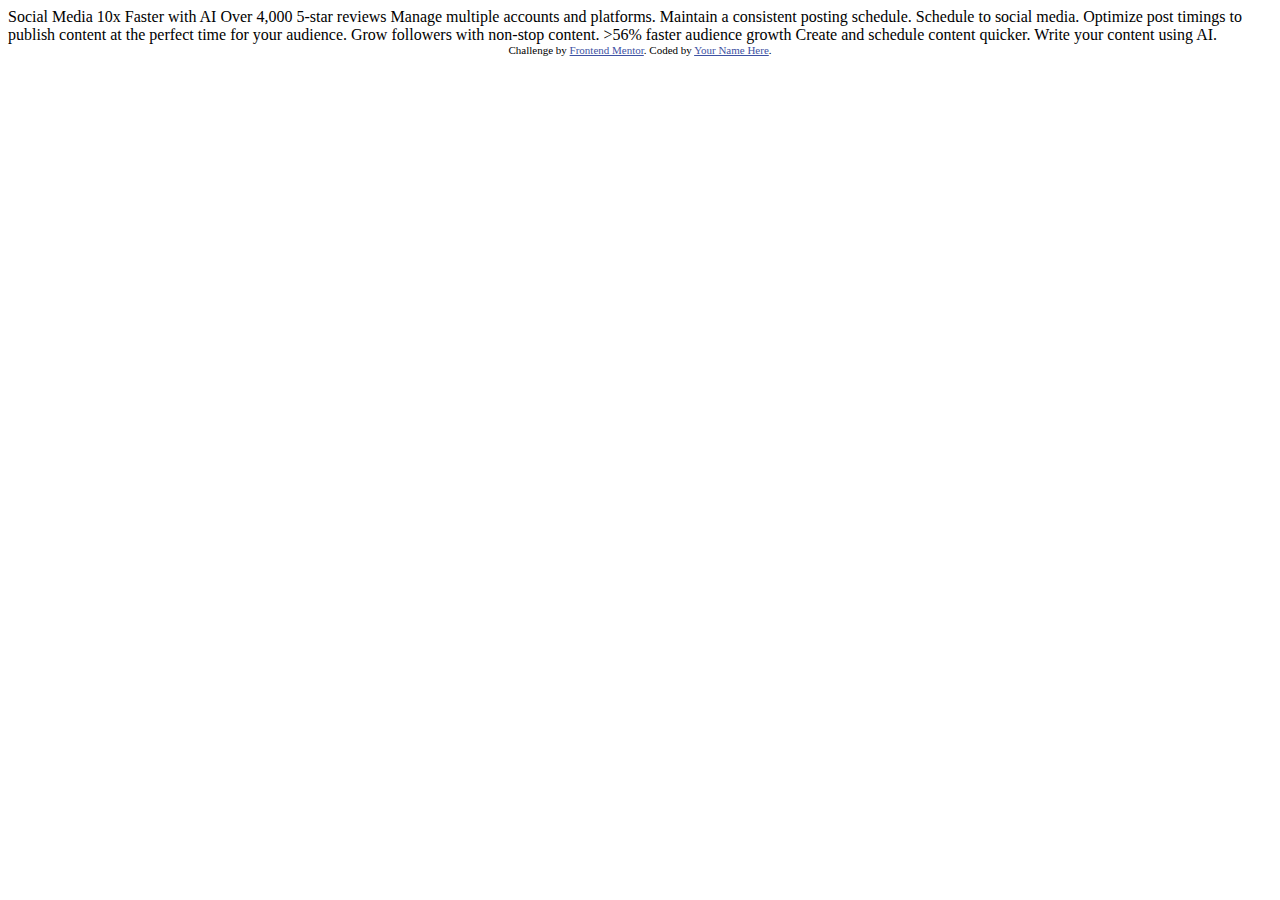
==== index.html @ 0a790e37 "initial commit" ====
<!DOCTYPE html>
<html lang="en">
<head>
  <meta charset="UTF-8">
  <meta name="viewport" content="width=device-width, initial-scale=1.0"> <!-- displays site properly based on user's device -->

  <link rel="icon" type="image/png" sizes="32x32" href="./assets/images/favicon-32x32.png">
  
  <title>Frontend Mentor | Bento grid</title>

  <!-- Feel free to remove these styles or customise in your own stylesheet 👍 -->
  <style>
    .attribution { font-size: 11px; text-align: center; }
    .attribution a { color: hsl(228, 45%, 44%); }
  </style>
</head>
<body>

  Social Media 10x Faster with AI
  Over 4,000 5-star reviews

  Manage multiple accounts and platforms.

  Maintain a consistent posting schedule.

  Schedule to social media.
  Optimize post timings to publish content at the perfect time for your audience.
  
  Grow followers with non-stop content.

  >56% faster audience growth
  
  Create and schedule content quicker.

  Write your content using AI.
  
  <div class="attribution">
    Challenge by <a href="https://www.frontendmentor.io?ref=challenge">Frontend Mentor</a>. 
    Coded by <a href="#">Your Name Here</a>.
  </div>
</body>
</html>
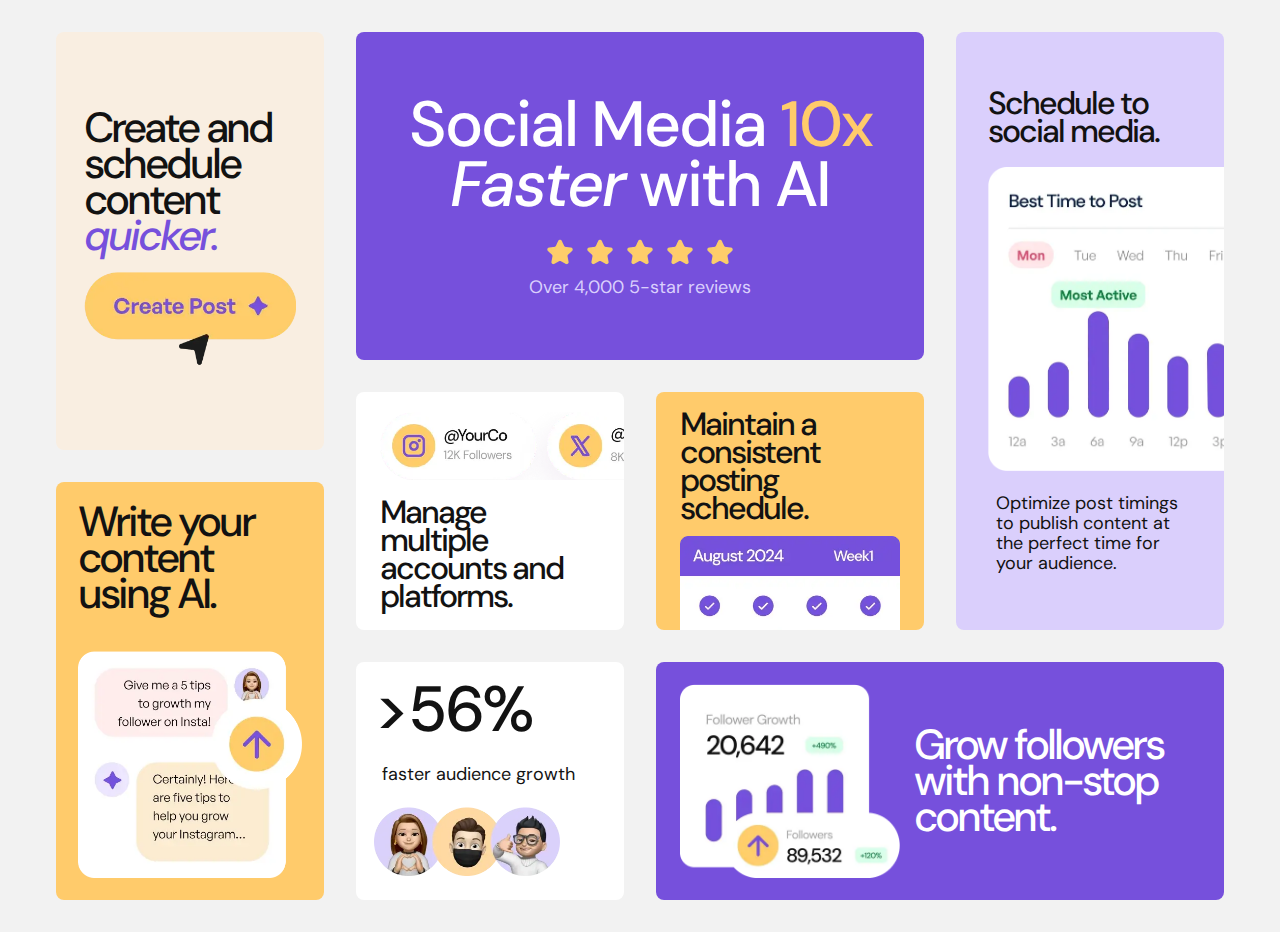
==== commit 1e9804a7: "finished 1" ====
--- a/index.html
+++ b/index.html
@@ -1,42 +1,69 @@
 <!DOCTYPE html>
 <html lang="en">
+
 <head>
-  <meta charset="UTF-8">
-  <meta name="viewport" content="width=device-width, initial-scale=1.0"> <!-- displays site properly based on user's device -->
+    <meta charset="UTF-8">
+    <meta name="viewport" content="width=device-width, initial-scale=1.0"> <!-- displays site properly based on user's device -->
 
-  <link rel="icon" type="image/png" sizes="32x32" href="./assets/images/favicon-32x32.png">
-  
-  <title>Frontend Mentor | Bento grid</title>
+    <link rel="icon" type="image/png" sizes="32x32" href="./assets/images/favicon-32x32.png">
 
-  <!-- Feel free to remove these styles or customise in your own stylesheet 👍 -->
-  <style>
-    .attribution { font-size: 11px; text-align: center; }
-    .attribution a { color: hsl(228, 45%, 44%); }
-  </style>
+    <title>Frontend Mentor | Bento grid</title>
+
+    <link rel="stylesheet" href="./style.css">
 </head>
+
 <body>
+    <div class="wrapper grid mx-auto bg-gray">
+        <div class="grid-item bg-primary-clr-500 w-full block-stars text-center">
+            <h1 class="text-white">Social Media <span class="text-secondary-clr-500">10x</span> <span class="text-italic">Faster</span> with AI</h1>
+            <div class="star-ratings">
+                <img src="./assets/images/illustration-five-stars.webp" alt="illustration-five-stars">
+                <p class="text-primary-clr-100">Over 4,000 5-star reviews</p>
+            </div>
+        </div>
 
-  Social Media 10x Faster with AI
-  Over 4,000 5-star reviews
+        <div class="grid-item block-manage">
+            <img src="./assets/images/illustration-multiple-platforms.webp" alt="illustration-multiple-platforms">
+            <h3>Manage multiple accounts and platforms.</h3>
+        </div>
 
-  Manage multiple accounts and platforms.
+        <div class="grid-item block-maintain bg-secondary-clr-500">
+            <h3>Maintain a consistent posting schedule.</h3>
+            <img src="./assets/images/illustration-consistent-schedule.webp" alt="illustration-consistent-schedule">
+        </div>
 
-  Maintain a consistent posting schedule.
+        <div class="grid-item bg-primary-clr-100 block-schedule">
+            <h3>Schedule to social media.</h3>
+            <img src="./assets/images/illustration-schedule-posts.webp" alt="illustration-schedule-posts">
+            <p>Optimize post timings to publish content at the perfect time for your audience.</p>
+        </div>
 
-  Schedule to social media.
-  Optimize post timings to publish content at the perfect time for your audience.
-  
-  Grow followers with non-stop content.
+        <div class="grid-item block-followers bg-primary-clr-500">
+            <img src="./assets/images/illustration-grow-followers.webp" alt="illustration-grow-followers">
+            <h2 class="text-white">Grow followers with non-stop content.</h2>
+        </div>
 
-  >56% faster audience growth
-  
-  Create and schedule content quicker.
+        <div class="grid-item block-audience">
+            <h1>>56%</h1>
+            <p>faster audience growth</p>
+            <img src="./assets/images/illustration-audience-growth.webp" alt="illustration-audience-growth">
+        </div>
 
-  Write your content using AI.
-  
-  <div class="attribution">
-    Challenge by <a href="https://www.frontendmentor.io?ref=challenge">Frontend Mentor</a>. 
-    Coded by <a href="#">Your Name Here</a>.
-  </div>
+        <div class="grid-item block-create bg-secondary-clr-100">
+            <h2>Create and schedule content <span class="text-italic">quicker.</span></h2>
+            <img src="./assets/images/illustration-create-post.webp" alt="illustration-create-post">
+        </div>
+
+        <div class="grid-item block-write bg-secondary-clr-500">
+            <h2>Write your content using AI.</h2>
+            <img src="./assets/images/illustration-ai-content.webp" alt="illustration-ai-content">
+        </div>
+
+    </div>
+    <div class="attribution">
+        Challenge by <a href="https://www.frontendmentor.io?ref=challenge">Frontend Mentor</a>.
+        Coded by <a href="#">Your Name Here</a>.
+    </div>
 </body>
+
 </html>--- a/style.css
+++ b/style.css
@@ -0,0 +1,416 @@
+@font-face {
+    font-family: "DM Sans";
+    src: url(./assets/fonts/static/DMSans-Medium.ttf);
+    font-weight: 500;
+    font-style: normal;
+}
+
+@font-face {
+    font-family: "DM Sans";
+    src: url(./assets/fonts/static/DMSans-Regular.ttf);
+    font-weight: 400;
+    font-style: normal;
+}
+
+@font-face {
+    font-family: "DM Sans";
+    src: url(./assets/fonts/static/DMSans-MediumItalic.ttf);
+    font-weight: 500;
+    font-style: italic;
+}
+
+:root {
+    --primary-clr-100: hsl(254, 88%, 90%);
+    --primary-clr-500: hsl(256, 67%, 59%);
+    --secondary-clr-100: hsl(31, 66%, 93%);
+    --secondary-clr-500: hsl(39, 100%, 71%);
+    --white: hsl(0, 0%, 100%);
+    --gray: hsl(0, 0%, 95%);
+    --light-gray: hsl(0, 0%, 80%);
+    --black: hsl(0, 0%, 7%);
+    --medium-weight: 500;
+    --regular-weight: 400;
+    --fs-50: .125rem;
+    --fs-100: .5rem;
+    --fs-200: .875rem;
+    --fs-300: 1rem;
+    --fs-400: 1.125rem;
+    --fs-450: 1.25rem;
+    --fs-500: 1.375rem;
+    --fs-600: 1.5rem;
+    --fs-650: 1.75rem;
+    --fs-700: 2rem;
+    --fs-800: 2.5rem;
+    --fs-900: 2.75rem;
+    --gradient-1: var(--white);
+}
+
+* {
+    margin: 0;
+    padding: 0;
+    box-sizing: border-box;
+    font-family: "DM Sans", sans-serif;
+    font-size: var(--fs-300);
+    color: var(--black);
+}
+
+body {
+    width: 100vw;
+    background-color: var(--black);
+}
+
+.wrapper {
+    max-width: 375px;
+    padding: var(--fs-700) var(--fs-300);
+    row-gap: var(--fs-700);
+}
+
+.grid-item {
+    padding: var(--fs-400);
+    background-color: var(--white);
+    border-radius: var(--fs-100);
+}
+
+.block-stars {
+    display: grid;
+    padding: var(--fs-800);
+    row-gap: var(--fs-500);
+}
+
+.block-stars > h1 > span {
+    font-size: inherit;
+}
+
+.block-stars > .star-ratings {
+    display: flex;
+    flex-direction: column;
+    align-items: center;
+    gap: var(--fs-100);
+}
+
+.block-stars > .star-ratings > img {
+    max-width: 12rem;
+}
+
+.block-manage {
+    display: grid;
+    background: var(--gradient-1);
+    row-gap: var(--fs-400);
+}
+
+.block-manage > img {
+    border-radius: var(--fs-900);
+}
+
+.block-maintain {
+    display: grid;
+    row-gap: var(--fs-200);
+    padding-bottom: 0;
+}
+
+.block-maintain > img {
+    object-fit: cover;
+    width: 70%;
+    height: 8.875rem;
+    object-position: center top;
+}
+
+.block-schedule {
+    display: grid;
+    text-align: center;
+    row-gap: var(--fs-500);
+    padding-block: var(--fs-800);
+}
+
+.block-followers {
+    display: grid;
+    row-gap: var(--fs-900);
+    padding: var(--fs-500) var(--fs-900);
+    text-align: center;
+}
+
+.block-followers > img {
+    max-width: 90%;
+    justify-self: center;
+}
+
+.block-audience {
+    display: grid;
+    row-gap: var(--fs-400);
+}
+
+.block-audience > img {
+    max-width: 60%;
+}
+
+.block-create {
+    display: grid;
+    row-gap: var(--fs-400);
+}
+
+.block-create > h2 > span {
+    font-size: inherit;
+    color: var(--primary-clr-500);
+}
+
+.block-create > img {
+    max-width: 70%;
+}
+
+.block-write {
+    display: grid;
+    row-gap: var(--fs-400);
+    padding: var(--fs-500);
+}
+
+.block-write > img {
+    max-width: 75%;
+}
+
+.attribution {
+    display: none;
+}
+
+
+@media screen and (min-width: 768px) {
+    body {
+        background-color: var(--gray);
+        display: flex;
+        justify-content: center;
+        align-items: center;
+        min-height: 100vh;
+    }
+
+    .wrapper {
+        max-width: 1200px;
+        grid-template-columns: repeat(4, 1fr);
+        grid-template-rows: repeat(10, 3.625rem);
+        column-gap: var(--fs-700);
+    }
+
+    .block-stars {
+        display: flex;
+        flex-direction: column;
+        justify-content: center;
+        grid-column: 2 / 4;
+        grid-row: 1 / 5;
+    }
+
+    .block-manage {
+        display: flex;
+        flex-direction: column;
+        justify-content: center;
+        padding-inline: var(--fs-600) 0;
+        grid-column: 2 / 3;
+        grid-row: 5 / 8;
+    }
+
+    .block-manage > img {
+        max-width: 100%;
+        height: 4.25rem;
+        border-top-right-radius: 0;
+        border-bottom-right-radius: 0;
+        object-fit: cover;
+        object-position: left center;
+    }
+
+    .block-manage > h3 {
+        padding-right: var(--fs-700);
+    }
+
+    .block-maintain {
+        display: flex;
+        flex-direction: column;
+        padding-inline: var(--fs-600);
+        padding-bottom: 0;
+        grid-column: 3 / 4;
+        grid-row: 5 / 8;
+        overflow: hidden;
+    }
+
+    .block-maintain > h3 {
+        padding-right: var(--fs-700);
+    }
+
+    .block-maintain > img {
+        width: 100%;
+        object-fit: cover;
+        object-position: center top;
+    }
+
+    .block-schedule {
+        display: flex;
+        flex-direction: column;
+        justify-content: center;
+        text-align: left;
+        grid-column: 4 / 5;
+        grid-row: 1 / 8;
+        padding-inline: var(--fs-700) 0;
+    }
+
+    .block-schedule > h3, .block-schedule > p {
+        padding-right: var(--fs-700);
+    }
+
+    .block-schedule > img {
+        max-width: 100%;
+        height: 19rem;
+        object-fit: cover;
+        object-position: left center;
+    }
+
+    .block-followers {
+        grid-column: 3 / 5;
+        grid-row: 8 / 11;
+        display: flex;
+        align-items: center;
+        padding-inline: var(--fs-600);
+        text-align: left;
+        gap: var(--fs-200);
+    }
+
+    .block-followers > img {
+        max-width: 60%;
+        max-height: 100%;
+    }
+
+    .block-audience {
+        grid-column: 2 / 3;
+        grid-row: 8 / 11;
+    }
+
+    .block-audience > img {
+        max-width: 80%;
+    }
+
+    .block-create {
+        display: flex;
+        flex-direction: column;
+        justify-content: center;
+        grid-column: 1 / 2;
+        grid-row: 1 / 6;
+        padding: var(--fs-650);
+    }
+
+    .block-create > img {
+        max-width: 100%;
+    }
+
+    .block-write {
+        grid-column: 1 / 2;
+        grid-row: 6 / 11;
+        display: flex;
+        justify-content: space-between;
+        flex-direction: column;
+        padding: var(--fs-500);
+    }
+
+    .block-write > img {
+        max-width: 100%;
+    }
+}
+
+/* utilities */
+.grid {
+    display: grid;
+}
+
+.bg-primary-clr-100 {
+    background-color: var(--primary-clr-100);
+}
+
+.bg-secondary-clr-100 {
+    background-color: var(--secondary-clr-100);
+}
+
+.bg-primary-clr-500 {
+    background-color: var(--primary-clr-500);
+}
+
+.bg-secondary-clr-500 {
+    background-color: var(--secondary-clr-500);
+}
+
+.bg-black {
+    background-color: var(--black);
+}
+
+.bg-white {
+    background-color: var(--white);
+}
+
+.bg-gray {
+    background-color: var(--gray);
+}
+
+.text-primary-clr-100 {
+    color: var(--primary-clr-100);
+}
+
+.text-secondary-clr-100 {
+    color: var(--secondary-clr-100);
+}
+
+.text-secondary-clr-500 {
+    color: var(--secondary-clr-500);
+}
+
+.text-white {
+    color: var(--white);
+}
+
+.text-black {
+    color: var(--black);
+}
+
+.w-full {
+    width: 100%;
+}
+
+.mx-auto {
+    margin-inline: auto;
+}
+
+.text-italic {
+    font-style: italic;
+    color: inherit;
+}
+
+.text-center {
+    text-align: center;
+}
+
+img {
+    max-width: 100%;
+    display: block;
+}
+
+h1 { 
+    font-size: clamp(var(--fs-900), 5vw, 4rem);
+    font-weight: var(--medium-weight);
+    line-height: clamp(var(--fs-800), 5vw, 3.75rem);
+    letter-spacing: -2px;
+}
+
+h2 {
+    font-size: clamp(var(--fs-700), 4vw, 2.625rem);
+    font-weight: var(--medium-weight);
+    line-height: clamp(var(--fs-650), 5vw, 2.25rem);
+    letter-spacing: calc(clamp(1.75px, 3vw, 3px) * -1);
+    text-align: inherit;
+}
+
+h3 {
+    font-size: clamp(var(--fs-600), 3vw, 2rem);
+    font-weight: var(--medium-weight);
+    line-height: clamp(var(--fs-500), 5vw, 1.75rem);
+    letter-spacing: calc(clamp(1.75px, 3vw, 2px) * -1);
+    text-align: inherit;
+}
+
+p {
+    font-size: var(--fs-400);
+    padding-inline: var(--fs-100);
+    line-height: var(--fs-450);
+    text-align: inherit;
+}